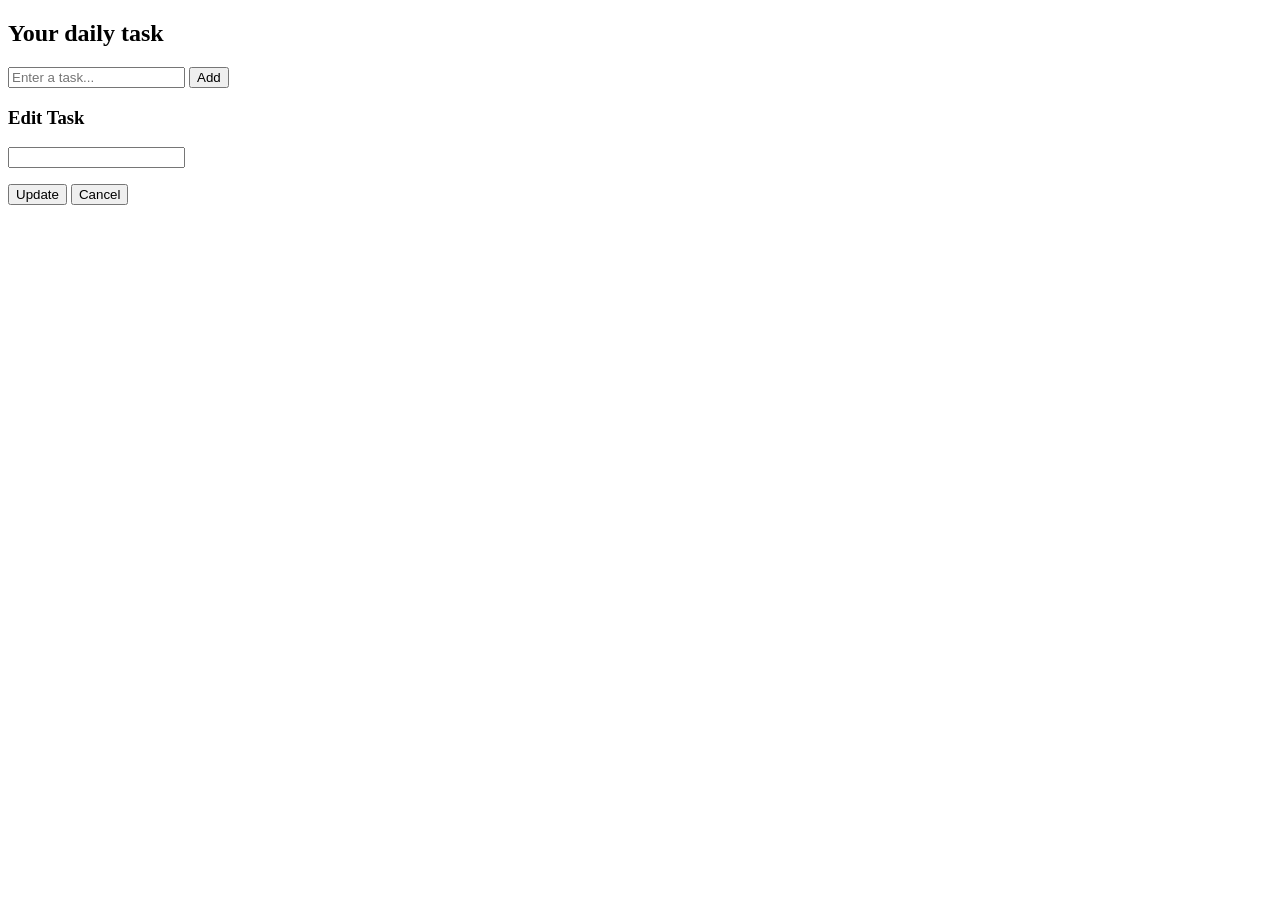
==== index.html @ 22c1bc04 "added the  real change" ====
<!DOCTYPE html>
<html lang="en">
<head>
  <meta charset="UTF-8">
  <meta name="viewport" content="width=device-width, initial-scale=1.0">
  <meta name="google-site-verification" content="I9rhOceGg9w-ac0GqqiuapHX6a0HocuBKVUM9SQeXG0" />
  <title>Todo App</title>
  <link rel="stylesheet" href="style.css">
</head>

<body>

  <div class="box">
    <h2>Your daily task</h2>

    <div class="inputRow">
      <input class="input" type="text" placeholder="Enter a task..." />
      <button onclick="addTask()">Add</button>
    </div>

    <ul id="list"></ul>
  </dive

  <!-- EDIT POPUP -->
  <div id="modal" class="modal">
    <div class="modalBox">

      <h3>Edit Task</h3>

      <input id="editInput" type="text">

      <p id="editError" class="error"></p>

      <div class="modalBtns">
        <button onclick="updateTask()" class="updateBtn">Update</button>
        <button onclick="closeModal()" class="cancelBtn">Cancel</button>
      </div>

    </div>
  </div>

  <script src="script.js"></script>
</body>
</html>
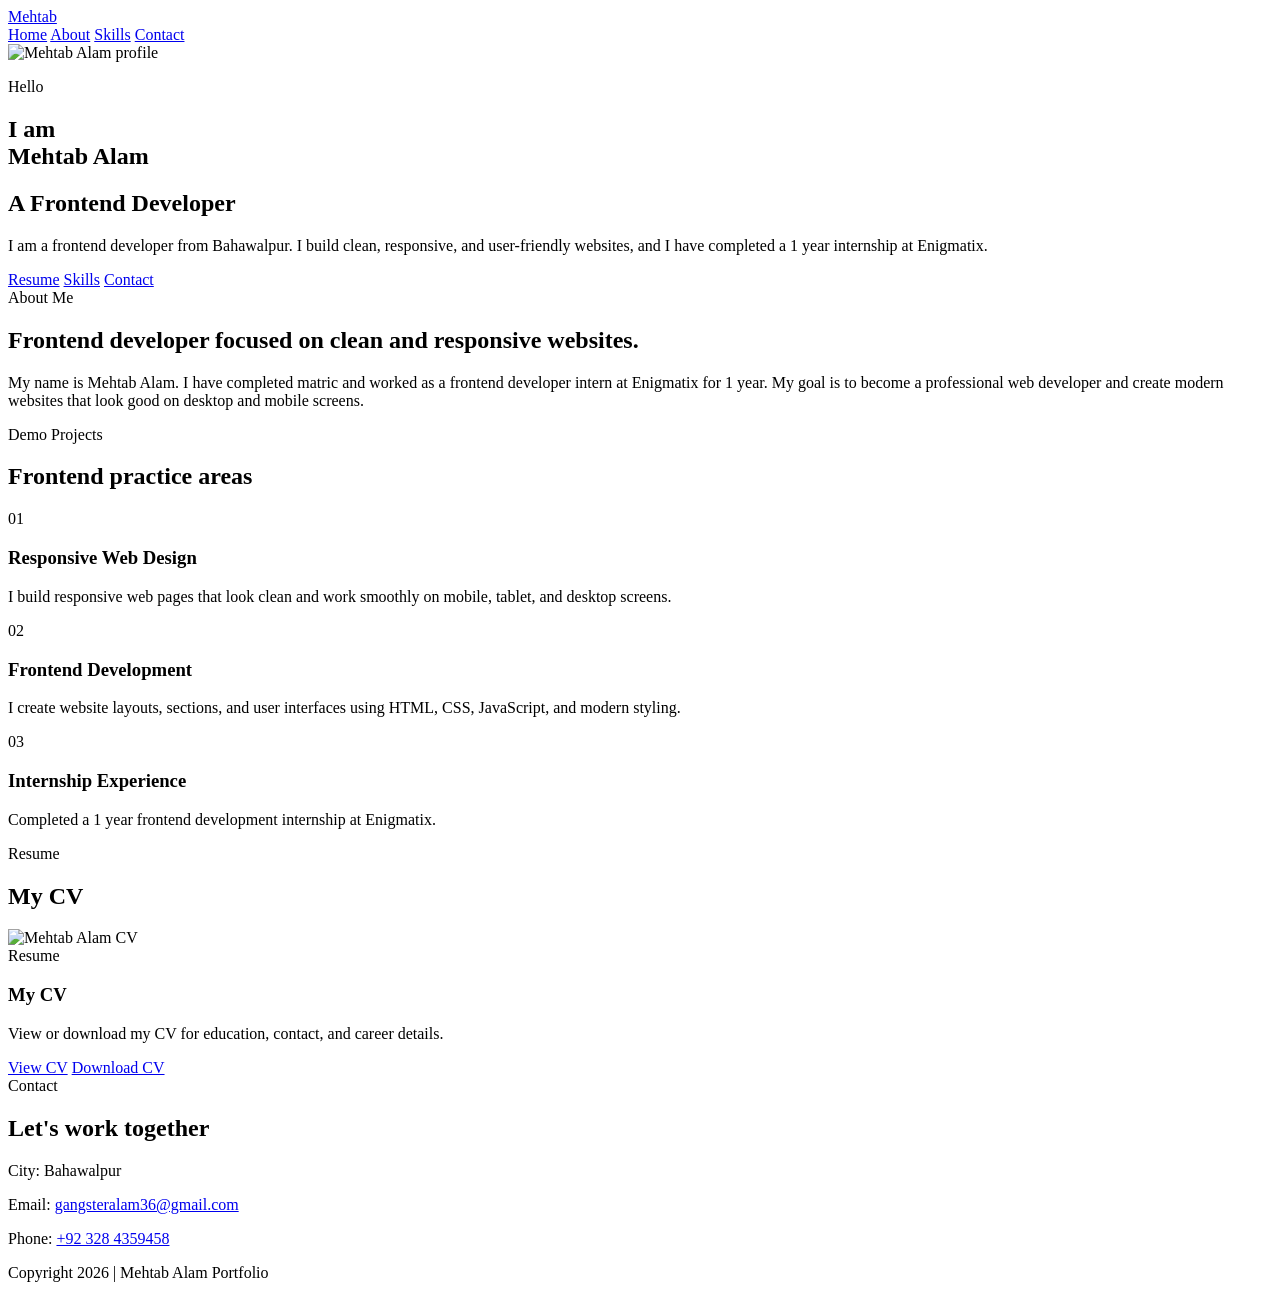
==== commit 8c8265d6: "change  1" ====
--- a/index.html
+++ b/index.html
@@ -1,44 +1,124 @@
-<!DOCTYPE html>
-<html lang="en">
-<head>
-  <meta charset="UTF-8">
-  <meta name="viewport" content="width=device-width, initial-scale=1.0">
-  <meta name="google-site-verification" content="I9rhOceGg9w-ac0GqqiuapHX6a0HocuBKVUM9SQeXG0" />
-  <title>Todo App</title>
-  <link rel="stylesheet" href="style.css">
-</head>
-
-<body>
-
-  <div class="box">
-    <h2>Your daily task</h2>
-
-    <div class="inputRow">
-      <input class="input" type="text" placeholder="Enter a task..." />
-      <button onclick="addTask()">Add</button>
-    </div>
-
-    <ul id="list"></ul>
-  </dive
-
-  <!-- EDIT POPUP -->
-  <div id="modal" class="modal">
-    <div class="modalBox">
-
-      <h3>Edit Task</h3>
-
-      <input id="editInput" type="text">
-
-      <p id="editError" class="error"></p>
-
-      <div class="modalBtns">
-        <button onclick="updateTask()" class="updateBtn">Update</button>
-        <button onclick="closeModal()" class="cancelBtn">Cancel</button>
-      </div>
-
-    </div>
-  </div>
-
-  <script src="script.js"></script>
-</body>
-</html>+<!DOCTYPE html>
+<html lang="en">
+<head>
+  <meta charset="UTF-8">
+  <meta name="viewport" content="width=device-width, initial-scale=1.0">
+  <title>Mehtab Alam | Frontend Developer</title>
+  <link rel="preconnect" href="https://fonts.googleapis.com">
+  <link rel="preconnect" href="https://fonts.gstatic.com" crossorigin>
+  <link href="https://fonts.googleapis.com/css2?family=Poppins:wght@400;500;600;700;800&display=swap" rel="stylesheet">
+  <link rel="stylesheet" href="style.css?v=7">
+</head>
+<body>
+  <header class="header">
+    <a class="logo" href="#">Mehtab</a>
+    <nav class="nav">
+      <a href="#home">Home</a>
+      <a href="#about">About</a>
+      <a href="#demos">Skills</a>
+      <a href="#contact">Contact</a>
+    </nav>
+  </header>
+
+  <main>
+    <section id="home" class="hero">
+      <div class="hero-photo">
+        <img src="image.png" alt="Mehtab Alam profile">
+      </div>
+
+      <div class="hero-content">
+        <p class="small-title">Hello</p>
+        <h1>I am <br>Mehtab Alam</h1>
+        <h2>A Frontend Developer</h2>
+        <p class="intro">
+          I am a frontend developer from Bahawalpur. I build clean, responsive, and user-friendly websites, and I have completed a 1 year internship at Enigmatix.
+        </p>
+
+        <div class="quick-actions">
+          <a class="circle yellow" href="#resume">Resume</a>
+          <a class="circle red" href="#demos">Skills</a>
+          <a class="circle blue" href="#contact">Contact</a>
+        </div>
+      </div>
+    </section>
+
+    <section id="about" class="about">
+      <div>
+        <span class="section-tag">About Me</span>
+        <h2>Frontend developer focused on clean and responsive websites.</h2>
+      </div>
+      <p>
+        My name is Mehtab Alam. I have completed matric and worked as a frontend developer intern at Enigmatix for 1 year. My goal is to become a professional web developer and create modern websites that look good on desktop and mobile screens.
+      </p>
+    </section>
+
+    <section id="demos" class="demos">
+      <div class="section-heading">
+        <span class="section-tag">Demo Projects</span>
+        <h2>Frontend practice areas</h2>
+      </div>
+
+      <div class="demo-grid">
+        <article class="demo-card active" data-title="Responsive Web Design" data-detail="I create layouts that adjust properly on different screen sizes. This includes mobile menus, flexible grids, readable text, clean spacing, and sections that stay easy to use on mobile, tablet, and desktop.">
+          <div class="demo-preview preview-one">
+            <span>01</span>
+          </div>
+          <h3>Responsive Web Design</h3>
+          <p>I build responsive web pages that look clean and work smoothly on mobile, tablet, and desktop screens.</p>
+        </article>
+
+        <article class="demo-card" data-title="Frontend Development" data-detail="I work on the visible part of websites using HTML, CSS, and JavaScript. I can build page sections, navigation bars, buttons, cards, forms, portfolio pages, and simple interactive website features.">
+          <div class="demo-preview preview-two">
+            <span>02</span>
+          </div>
+          <h3>Frontend Development</h3>
+          <p>I create website layouts, sections, and user interfaces using HTML, CSS, JavaScript, and modern styling.</p>
+        </article>
+
+        <article class="demo-card" data-title="Internship Experience" data-detail="I completed a 1 year frontend development internship at Enigmatix, where I practiced building clean website interfaces and improved my understanding of real development work.">
+          <div class="demo-preview preview-three">
+            <span>03</span>
+          </div>
+          <h3>Internship Experience</h3>
+          <p>Completed a 1 year frontend development internship at Enigmatix.</p>
+        </article>
+      </div>
+
+      <div class="section-heading resume-heading">
+        <span class="section-tag">Resume</span>
+        <h2>My CV</h2>
+      </div>
+      
+      <article id="resume" class="cv-card" data-title="My CV" data-detail="My CV includes my education, contact information, frontend development field, and 1 year internship experience. You can view it online or download it from this card.">
+        <div class="cv-thumb">
+          <img src="cv.png" alt="Mehtab Alam CV">
+        </div>
+        <div class="cv-content">
+          <span class="section-tag">Resume</span>
+          <h3>My CV</h3>
+          <p>View or download my CV for education, contact, and career details.</p>
+          <div class="card-actions">
+            <a href="cv.html" target="_blank">View CV</a>
+            <a href="cv.png" download="Mehtab-Alam-CV.png">Download CV</a>
+          </div>
+        </div>
+      </article>
+
+    </section>
+
+    <section id="contact" class="contact">
+      <span class="section-tag">Contact</span>
+      <h2>Let's work together</h2>
+      <p>City: Bahawalpur</p>
+      <p>Email: <a href="mailto:gangsteralam36@gmail.com">gangsteralam36@gmail.com</a></p>
+      <p>Phone: <a href="tel:+923284359458">+92 328 4359458</a></p>
+    </section>
+  </main>
+
+  <footer class="footer">
+    <p>Copyright 2026 | Mehtab Alam Portfolio</p>
+  </footer>
+
+  <script src="script.js"></script>
+</body>
+</html>
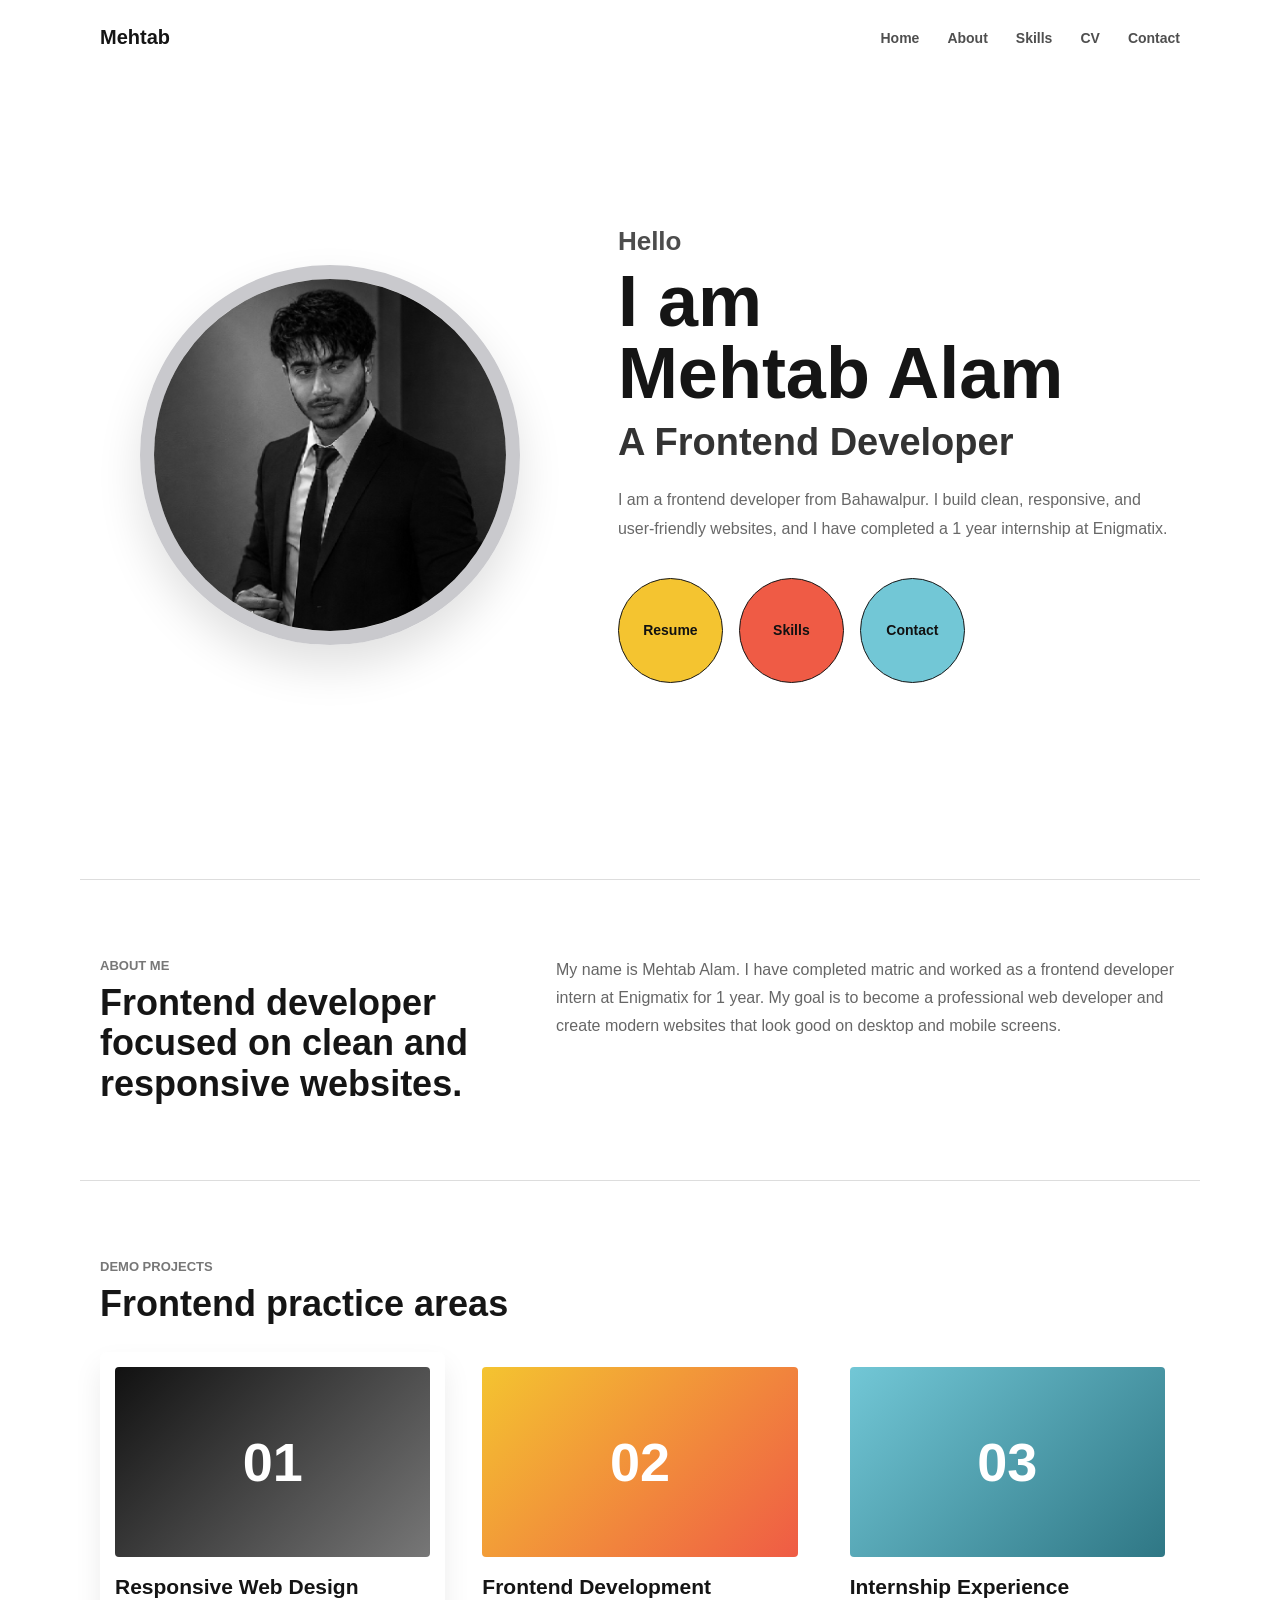
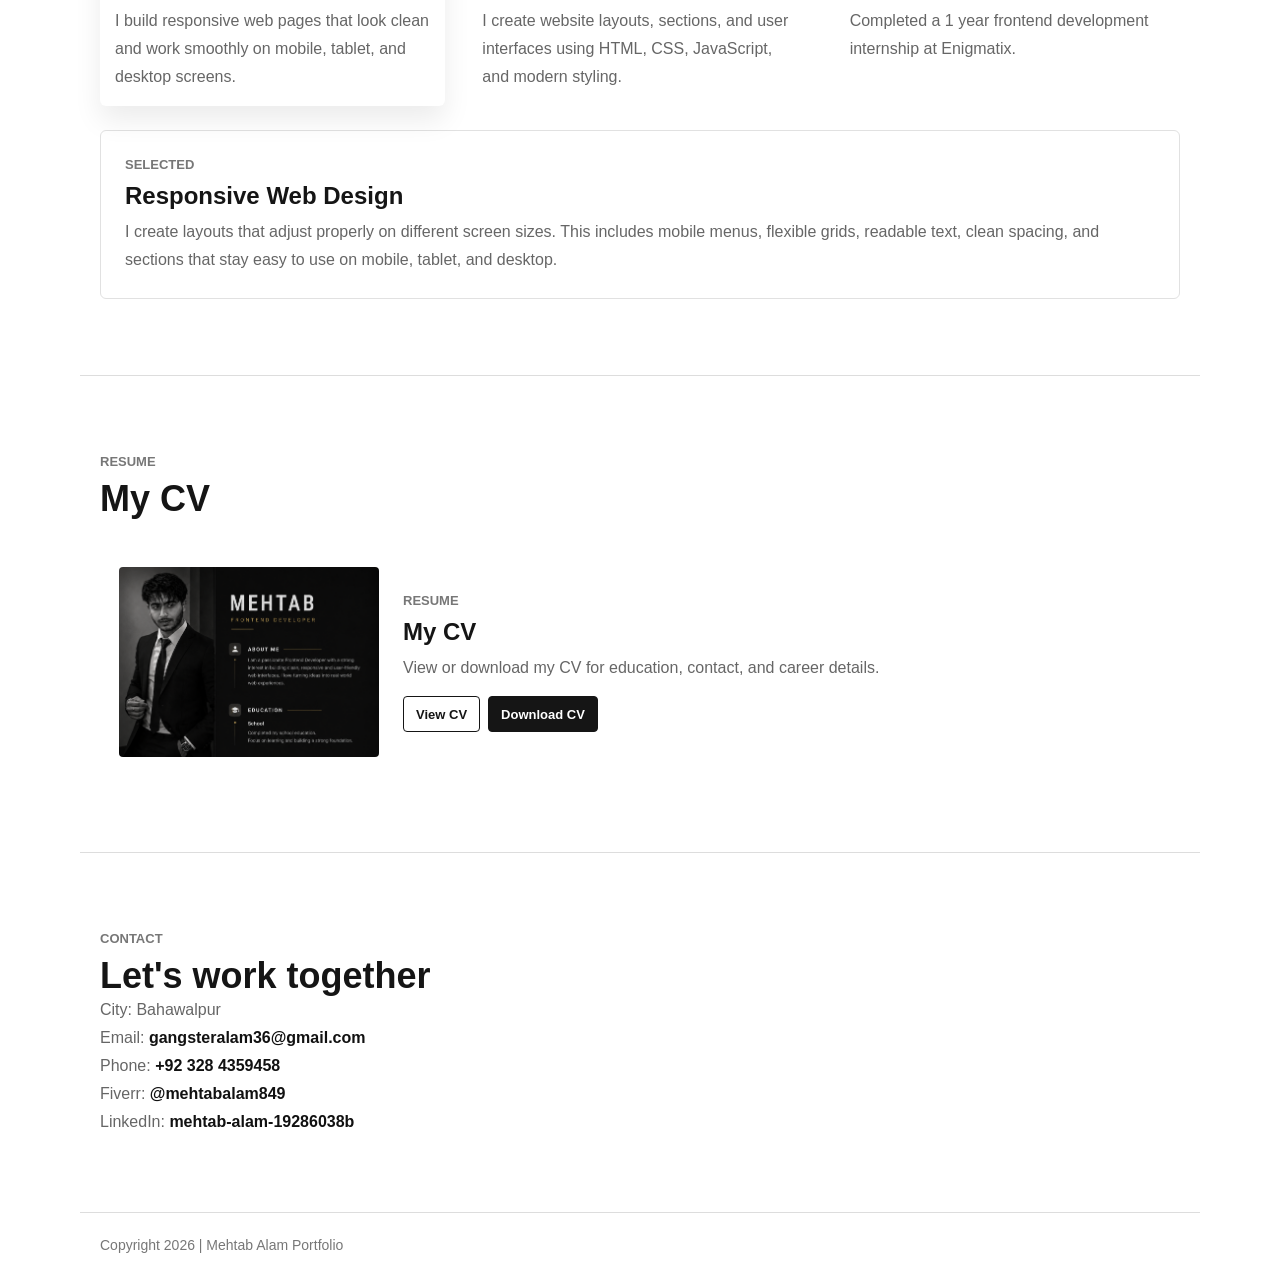
==== commit cf494c80: "added some more contact info" ====
--- a/index.html
+++ b/index.html
@@ -16,6 +16,7 @@
       <a href="#home">Home</a>
       <a href="#about">About</a>
       <a href="#demos">Skills</a>
+      <a href="#resume">CV</a>
       <a href="#contact">Contact</a>
     </nav>
   </header>
@@ -84,12 +85,20 @@
         </article>
       </div>
 
-      <div class="section-heading resume-heading">
+      <div class="skill-detail" aria-live="polite">
+        <span class="section-tag">Selected</span>
+        <h3>Responsive Web Design</h3>
+        <p>I create layouts that adjust properly on different screen sizes. This includes mobile menus, flexible grids, readable text, clean spacing, and sections that stay easy to use on mobile, tablet, and desktop.</p>
+      </div>
+    </section>
+
+    <section id="resume" class="resume-section">
+      <div class="section-heading">
         <span class="section-tag">Resume</span>
         <h2>My CV</h2>
       </div>
       
-      <article id="resume" class="cv-card" data-title="My CV" data-detail="My CV includes my education, contact information, frontend development field, and 1 year internship experience. You can view it online or download it from this card.">
+      <article class="cv-card" data-title="My CV" data-detail="My CV includes my education, contact information, frontend development field, and 1 year internship experience. You can view it online or download it from this card.">
         <div class="cv-thumb">
           <img src="cv.png" alt="Mehtab Alam CV">
         </div>
@@ -103,7 +112,6 @@
           </div>
         </div>
       </article>
-
     </section>
 
     <section id="contact" class="contact">
@@ -112,6 +120,8 @@
       <p>City: Bahawalpur</p>
       <p>Email: <a href="mailto:gangsteralam36@gmail.com">gangsteralam36@gmail.com</a></p>
       <p>Phone: <a href="tel:+923284359458">+92 328 4359458</a></p>
+      <p>Fiverr: <a href="https://www.fiverr.com/mehtabalam849" target="_blank" rel="noopener">@mehtabalam849</a></p>
+      <p>LinkedIn: <a href="https://www.linkedin.com/in/mehtab-alam-19286038b" target="_blank" rel="noopener">mehtab-alam-19286038b</a></p>
     </section>
   </main>
 
--- a/style.css
+++ b/style.css
@@ -0,0 +1,424 @@
+* {
+  box-sizing: border-box;
+  margin: 0;
+  padding: 0;
+}
+
+html {
+  scroll-behavior: smooth;
+}
+
+body {
+  min-height: 100vh;
+  background: white;
+  color: #151515;
+  font-family: Poppins, Arial, sans-serif;
+}
+
+a {
+  color: inherit;
+  text-decoration: none;
+}
+
+.header {
+  display: flex;
+  align-items: center;
+  justify-content: space-between;
+  max-width: 1120px;
+  margin: 0 auto;
+  padding: 26px 20px;
+}
+
+.logo {
+  font-size: 20px;
+  font-weight: 800;
+}
+
+.nav {
+  display: flex;
+  gap: 28px;
+  color: #4f4f4f;
+  font-size: 14px;
+  font-weight: 600;
+}
+
+.nav a:hover {
+  color: #111;
+}
+
+.hero {
+  display: grid;
+  grid-template-columns: 0.9fr 1.1fr;
+  align-items: center;
+  gap: 58px;
+  max-width: 1120px;
+  min-height: calc(100vh - 96px);
+  margin: 0 auto;
+  padding: 35px 20px 80px;
+}
+
+.hero-photo {
+  width: 380px;
+  height: 380px;
+  max-width: 100%;
+  justify-self: center;
+  overflow: hidden;
+  border: 14px solid #c9c9cd;
+  border-radius: 50%;
+  box-shadow: 0 22px 45px rgba(0, 0, 0, 0.12);
+  position: relative;
+  z-index: 1;
+  transition: width 0.3s ease, height 0.3s ease, box-shadow 0.3s ease;
+}
+
+.hero-photo:hover {
+  width: 430px;
+  height: 430px;
+  box-shadow: 0 28px 55px rgba(0, 0, 0, 0.18);
+}
+
+.hero-photo img {
+  display: block;
+  width: 100%;
+  height: 100%;
+  object-fit: cover;
+  object-position: 50% 18%;
+  filter: grayscale(100%);
+}
+
+.small-title {
+  margin-bottom: 8px;
+  color: #4d4d4d;
+  font-size: 26px;
+  font-weight: 700;
+}
+
+h1 {
+  max-width: 100%;
+  font-size: clamp(38px, 6vw, 72px);
+  line-height: 1;
+  font-weight: 800;
+  white-space: nowrap;
+}
+
+.hero-content h2 {
+  margin-top: 12px;
+  color: #333;
+  font-size: clamp(22px, 4vw, 38px);
+  font-weight: 600;
+}
+
+.intro {
+  max-width: 560px;
+  margin-top: 22px;
+  color: #686868;
+  font-size: 16px;
+  line-height: 1.8;
+}
+
+.quick-actions {
+  display: flex;
+  flex-wrap: wrap;
+  gap: 16px;
+  margin-top: 34px;
+}
+
+.circle {
+  display: grid;
+  width: 105px;
+  height: 105px;
+  place-items: center;
+  border: 1px solid #171717;
+  border-radius: 50%;
+  color: #111;
+  font-size: 14px;
+  font-weight: 700;
+  transition: transform 0.2s ease, box-shadow 0.2s ease;
+}
+
+.circle:hover {
+  transform: translateY(-4px);
+  box-shadow: 0 14px 24px rgba(0, 0, 0, 0.14);
+}
+
+.yellow {
+  background: #f4c430;
+}
+
+.red {
+  background: #ef5b45;
+}
+
+.blue {
+  background: #72c7d6;
+}
+
+.about,
+.demos,
+.resume-section,
+.contact {
+  max-width: 1120px;
+  margin: 0 auto;
+  padding: 76px 20px;
+  border-top: 1px solid #ddd;
+}
+
+.about {
+  display: grid;
+  grid-template-columns: 0.8fr 1.2fr;
+  gap: 40px;
+}
+
+.section-tag {
+  display: inline-block;
+  margin-bottom: 10px;
+  color: #777;
+  font-size: 13px;
+  font-weight: 700;
+  text-transform: uppercase;
+}
+
+.about h2,
+.section-heading h2,
+.contact h2 {
+  max-width: 620px;
+  font-size: clamp(24px, 3vw, 36px);
+  line-height: 1.12;
+}
+
+.about p,
+.demo-card p,
+.contact p {
+  color: #666;
+  line-height: 1.75;
+}
+
+.section-heading {
+  margin-bottom: 28px;
+}
+
+.section-heading p {
+  margin-top: 10px;
+  color: #666;
+  line-height: 1.7;
+}
+
+.demo-grid {
+  display: grid;
+  grid-template-columns: repeat(3, 1fr);
+  gap: 22px;
+}
+
+.cv-card {
+  display: grid;
+  grid-template-columns: 260px 1fr;
+  gap: 24px;
+  align-items: center;
+  margin-top: 0;
+  padding: 18px;
+  border: 1px solid transparent;
+  border-radius: 6px;
+  background: white;
+  cursor: pointer;
+  transition: box-shadow 0.2s ease, transform 0.2s ease;
+}
+
+.cv-card:hover,
+.cv-card.active {
+  box-shadow: 0 18px 34px rgba(0, 0, 0, 0.12);
+}
+
+.cv-card:hover {
+  transform: translateY(-4px) scale(1.02);
+}
+
+.cv-thumb {
+  height: 190px;
+  overflow: hidden;
+  border-radius: 4px;
+  background: #f4f4f4;
+}
+
+.cv-thumb img {
+  display: block;
+  width: 100%;
+  height: 100%;
+  object-fit: cover;
+  object-position: top;
+}
+
+.cv-content h3 {
+  margin-bottom: 8px;
+  font-size: 24px;
+}
+
+.cv-content p {
+  color: #666;
+  line-height: 1.75;
+}
+
+.demo-card {
+  padding: 14px;
+  border: 1px solid transparent;
+  border-radius: 6px;
+  background: white;
+  cursor: pointer;
+  transition: box-shadow 0.2s ease, transform 0.2s ease;
+}
+
+.demo-card.active {
+  box-shadow: 0 14px 28px rgba(0, 0, 0, 0.08);
+}
+
+.demo-card:hover {
+  box-shadow: 0 18px 34px rgba(0, 0, 0, 0.12);
+  transform: translateY(-4px) scale(1.04);
+}
+
+.demo-preview {
+  display: grid;
+  height: 190px;
+  place-items: center;
+  border-radius: 4px;
+}
+
+.demo-preview span {
+  color: white;
+  font-size: 54px;
+  font-weight: 800;
+}
+
+.preview-one {
+  background: linear-gradient(135deg, #111, #777);
+}
+
+.preview-two {
+  background: linear-gradient(135deg, #f4c430, #ef5b45);
+}
+
+.preview-three {
+  background: linear-gradient(135deg, #72c7d6, #2f7785);
+}
+
+.demo-card h3 {
+  margin-top: 18px;
+  margin-bottom: 8px;
+  font-size: 21px;
+}
+
+.card-actions {
+  display: flex;
+  gap: 8px;
+  margin-top: 14px;
+}
+
+.card-actions a {
+  display: inline-flex;
+  min-height: 36px;
+  align-items: center;
+  justify-content: center;
+  padding: 0 12px;
+  border: 1px solid #151515;
+  border-radius: 4px;
+  font-size: 13px;
+  font-weight: 700;
+}
+
+.card-actions a:last-child {
+  background: #151515;
+  color: white;
+}
+
+.skill-detail {
+  margin-top: 24px;
+  padding: 24px;
+  border: 1px solid #e1e1e1;
+  border-radius: 6px;
+  background: white;
+}
+
+.skill-detail h3 {
+  margin-bottom: 8px;
+  font-size: 24px;
+}
+
+.skill-detail p {
+  color: #666;
+  line-height: 1.75;
+}
+
+.contact a {
+  color: #111;
+  font-weight: 700;
+}
+
+.footer {
+  max-width: 1120px;
+  margin: 0 auto;
+  padding: 24px 20px;
+  border-top: 1px solid #ddd;
+  color: #777;
+  font-size: 14px;
+}
+
+@media (max-width: 820px) {
+  .nav {
+    display: flex;
+    gap: 14px;
+    font-size: 13px;
+  }
+
+  .hero,
+  .about {
+    grid-template-columns: 1fr;
+  }
+
+  .hero {
+    gap: 28px;
+    min-height: auto;
+    text-align: center;
+  }
+
+  .intro {
+    margin-right: auto;
+    margin-left: auto;
+  }
+
+  .quick-actions {
+    justify-content: center;
+  }
+
+  .demo-grid {
+    grid-template-columns: 1fr;
+  }
+
+  .cv-card {
+    grid-template-columns: 1fr;
+  }
+}
+
+@media (max-width: 480px) {
+  h1 {
+    font-size: clamp(34px, 11vw, 42px);
+  }
+
+  .hero-photo {
+    width: 280px;
+    height: 280px;
+    max-width: 100%;
+  }
+
+  .hero-photo:hover {
+    width: 300px;
+    height: 300px;
+  }
+
+  .circle {
+    width: 92px;
+    height: 92px;
+  }
+
+  .demo-grid {
+    grid-template-columns: 1fr;
+  }
+}
